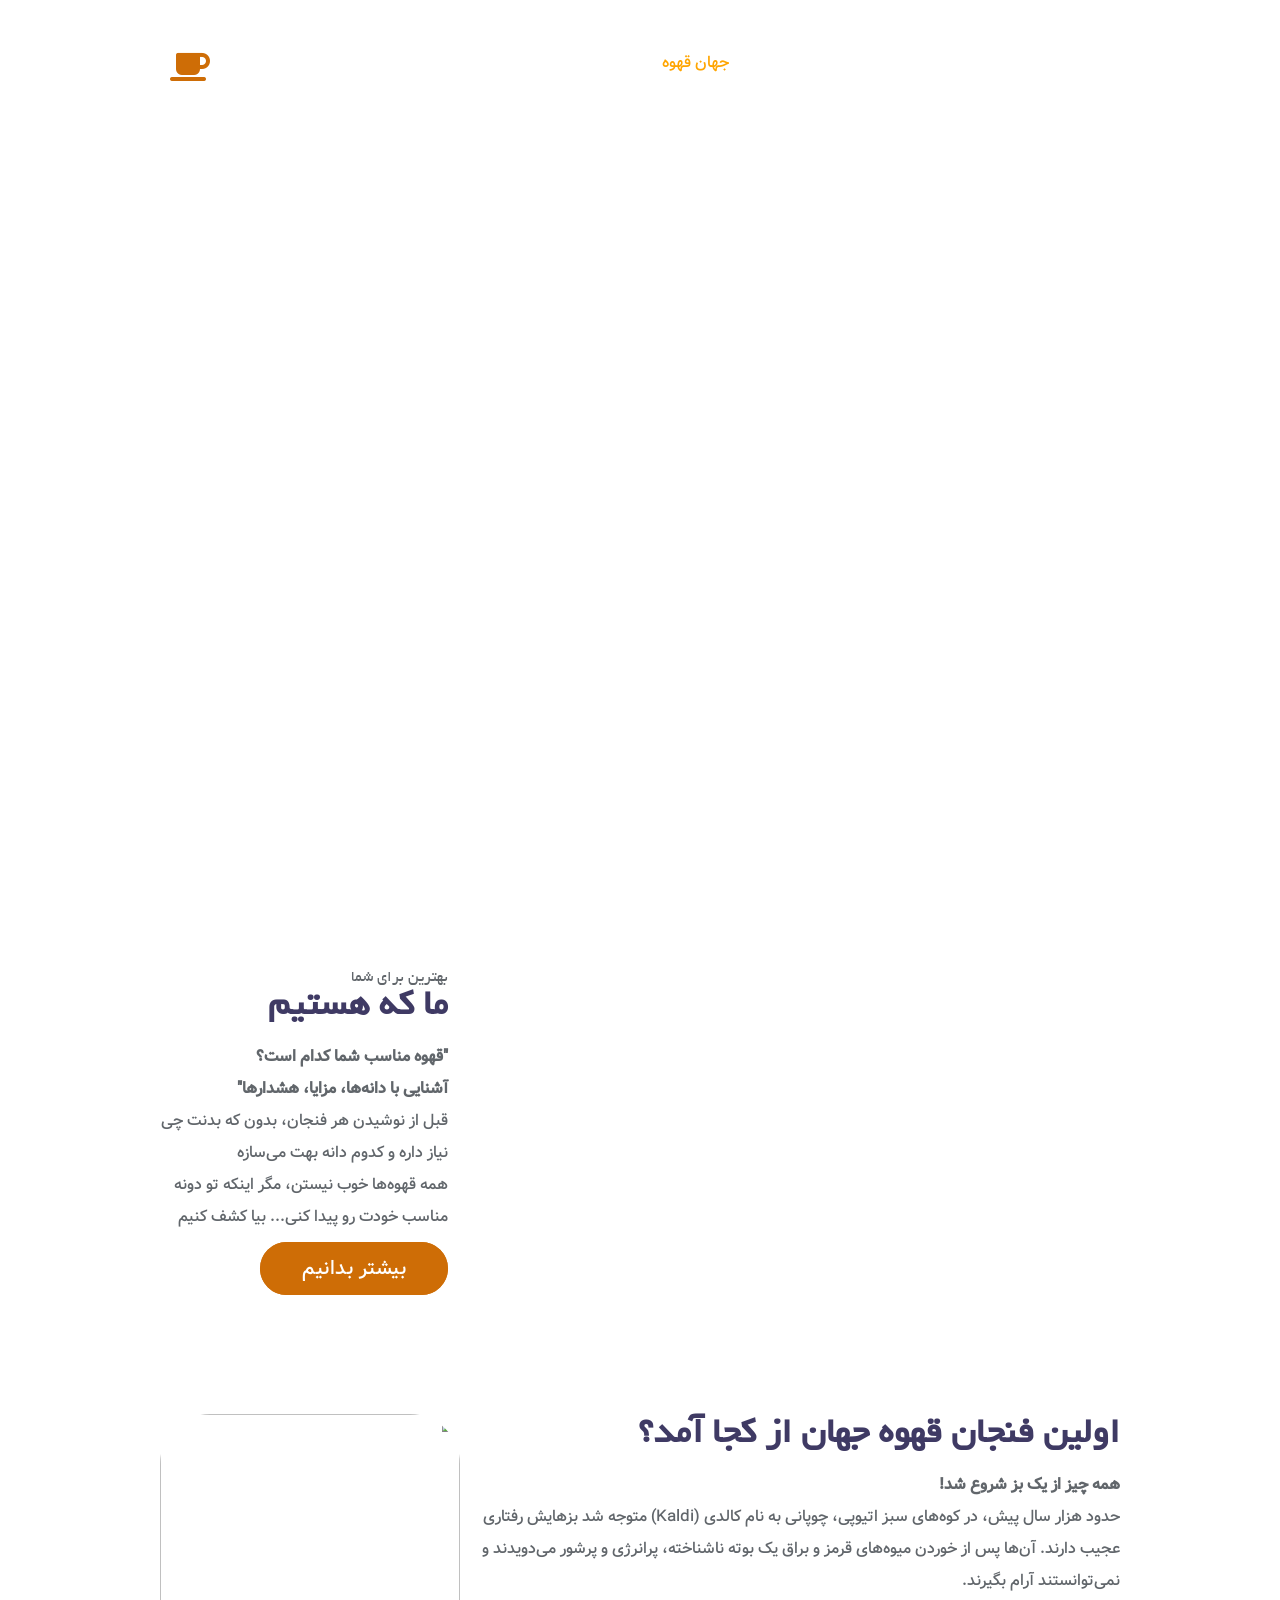
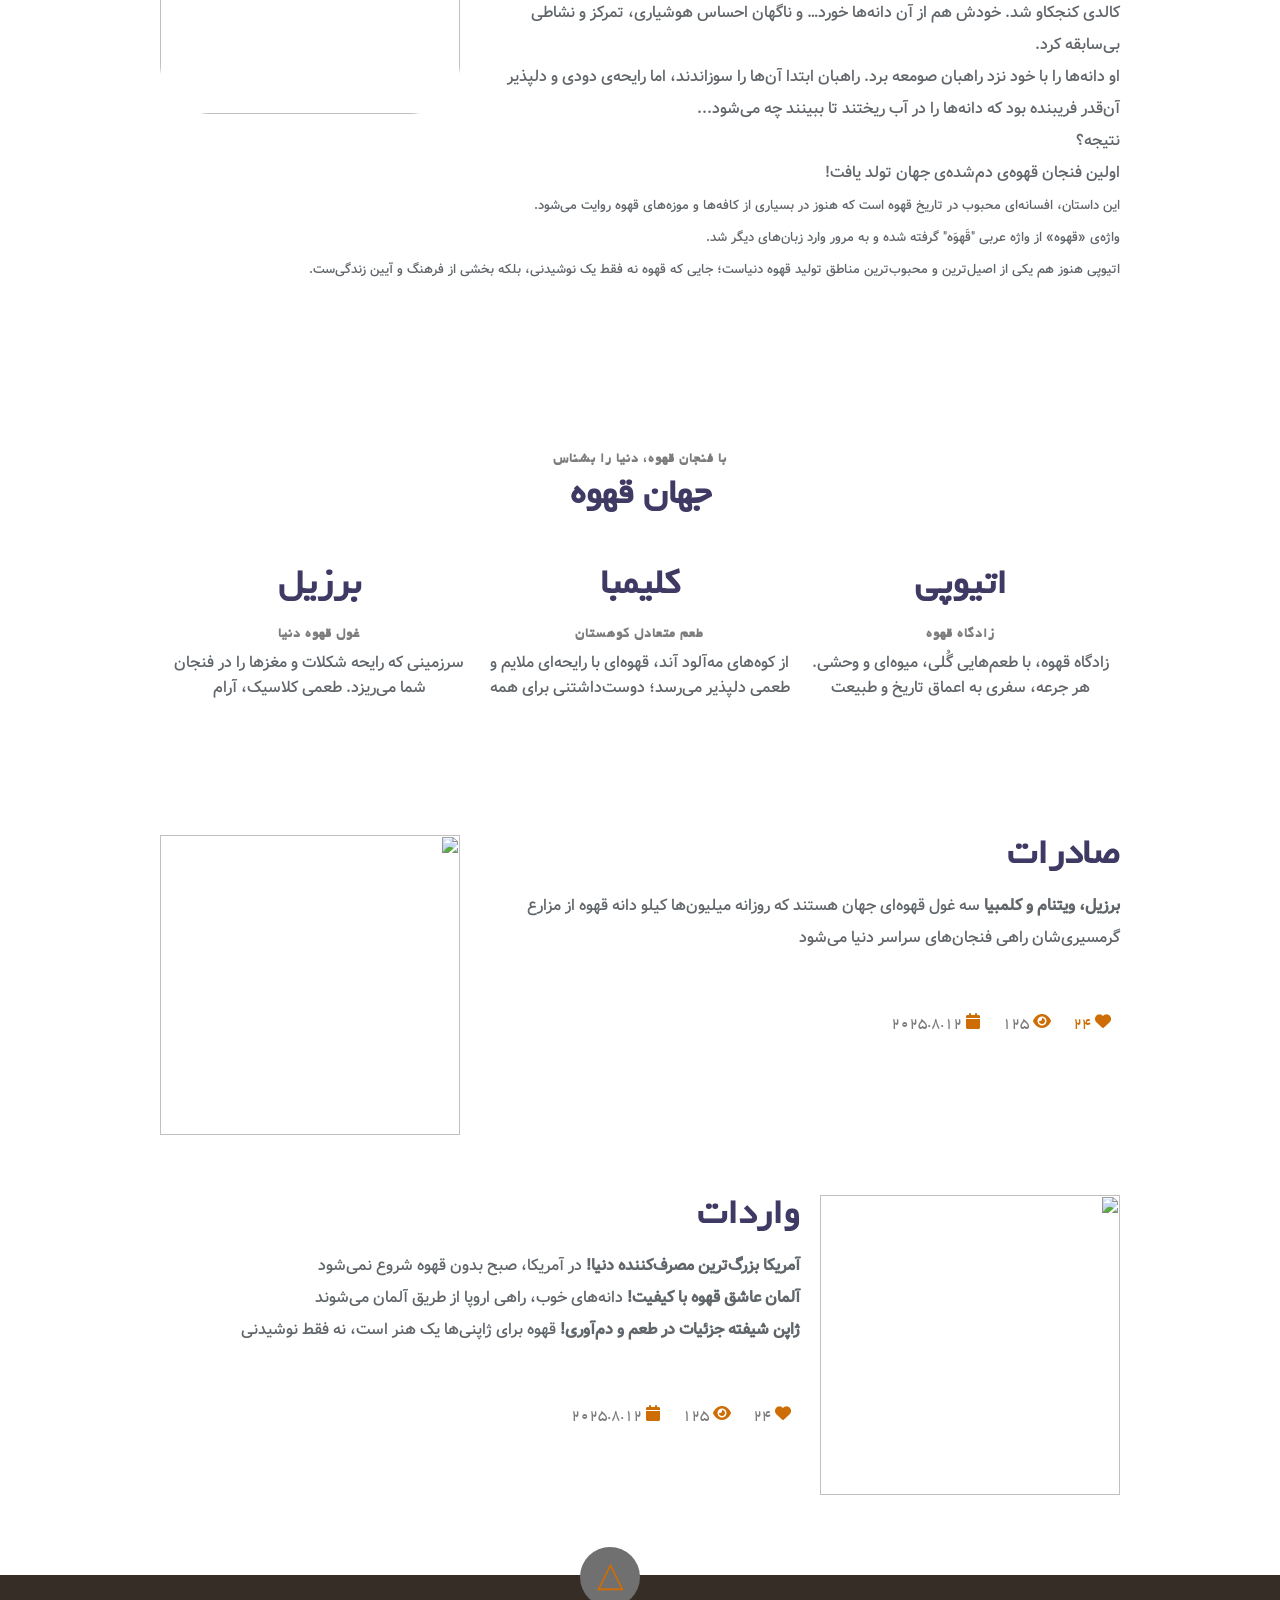
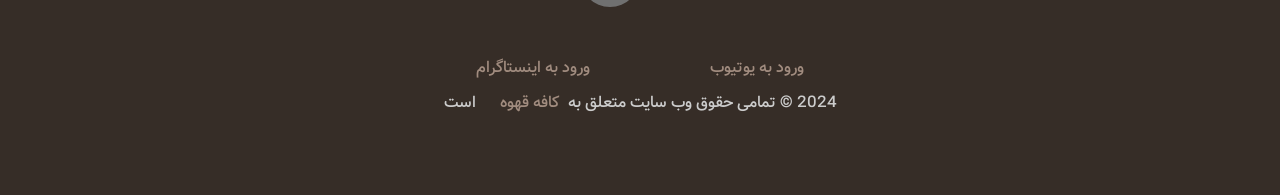
==== index.html @ dba01889 "Add files via upload" ====
<!DOCTYPE html>
<html lang="fa" dir="rtl">

<head>
    <meta charset="UTF-8" />
    <meta name="viewport" content="width=device-width, initial-scale=1.0" />
    <title>کافه قهوه</title>
    <link rel="stylesheet" href="css/style.css" />
    <!-- فونت -->
    <link rel="stylesheet" href="css/all.css" />
    <!-- آیگون در مرورگر -->
<link rel="icon" href="/img/—Pngtree—3d isolated render of a_20787224.png" type="image/x-icon" />

</head>

<body>
    <!--  برای تصویر هدر header -->
    <header class="header" id="header">
        <div class="navbar">
            <h1>
                <a class="logo" href="index.html">
                    <span class="fa fa-coffee"></span> کافه قهوه
                </a>
            </h1>
            <!-- // -->
            <!-- دکمه منو فقط در موبایل -->
            <span class="menu-toggle" onclick="toggleMenu()">&#9776;</span>

            <!-- // -->

            <!-- منو یا فهرست -->
            <ul class="nav">
                <li class="nav__item"><a class="nav__link" href="#about">درباره ما</a></li>
                <li class="nav__item">
                    <a class="nav__link nav__link--active" href="#products">جهان قهوه</a></li>
                <li class="nav__item"><a class="nav__link" href="/searchN/search.html">مکتب قهوه</a></li>

                <li class="nav__item"><a class="nav__link" href="/Chat/Final.html">تماس با ما</a></li>

            </ul>

        </div>
        <div class="header__text">
            <!-- row این کلاس برای اینکه نوشته در هدر اصلی از کناره ها فاصله بگیرد -->
            <div class="row">
                <h5>در هر فنجان، داستانی هست...آماده‌ای کشف کنی؟</h5>
                <p class="text">
                    قهوه را بشناس، درستش کن، عاشقش شو.
                </p>
                <!-- <a class="btn" href="#about">بیشتر بدانیم</a> -->
            </div>
        </div>
    </header>
    <!-- بخش هدر تمام -->

    <!-- main -->
    <!--  اینجا ایمج و آرتیکال باهم خواهر و برادر هستند و کلاس والدشون رو هست -->
    <section class="main">
        <div class="row">
            <div class="article" id="about">
                <span>بهترین برای شما</span>
                <h3 class="title-big">ما که هستیم</h3>
                <p class="article__text">
                    <b>"قهوه مناسب شما کدام است؟ <br>آشنایی با دانه‌ها، مزایا، هشدارها"</b>
                    <br>
                    قبل از نوشیدن هر فنجان، بدون که بدنت چی نیاز داره و کدوم دانه بهت می‌سازه
                    <br>
                    همه قهوه‌ها خوب نیستن، مگر اینکه تو دونه مناسب خودت رو پیدا کنی... بیا کشف کنیم

                </p>
                <!-- دکمه -->
                <!-- <a href="#about" class="btn">بیشتر بدانیم</a> -->
                <a href="Coffee/f4.html" class="btn">بیشتر بدانیم</a>

            </div>
            <!-- تصاویر بخش دوم -->
            <div class="images">
                <div class="row">
                    <img src="img/a4.jpg" alt="" class="img" />
                    <img src="img/a3.jpg" alt="" class="img" />
                    <img src="img/a13.jpg" alt="" class="img" />
                </div>
            </div>
        </div>
    </section>

    <!-- تفاوت قهوه ها -->
    <!-- <section class="intro">
        <div class="row">
            <img src="img/b.jpg" alt="" width="300" height="300" class="intro__img1" style="border-radius: 50px;" />
            <h3 class="title-big" id="intro">تفاوت</h3>
            <p>
                <strong>برزیل، ویتنام و کلمبیا</strong>
                سه غول قهوه‌ای جهان هستند که روزانه میلیون‌ها کیلو دانه قهوه از مزارع گرمسیری‌شان
                راهی فنجان‌های سراسر دنیا می‌شود
            </p> -->
    <!-- courseبرای آیکون ها و نوشته هایی که دارم به دکمه داخلش میخواد ایجاد کنم کلاس -->
    <!-- <div class="course"> -->
    <!-- <a href="about.html" class="btn">بیشتر بدانیم</a> -->
    <!-- آیگون هارو ایجاد و داخلش سه تا آیتم داریم -->
    <!-- این آیکون های لایک و قلب و تاریخ -->
    <!-- .meta-item*3>span*2 -->
    <!-- <div class="course-meta">
                    <div class="meta-item">
                        <span class="fa fa-heart"></span> <span class="mata-value">24</span>
                    </div>
                    <div class="meta-item">
                        <span class="fa fa-eye"></span> <span class="meta-value">125</span>
                    </div>
                    <div class="meta-item">
                        <span class="fa fa-calendar"></span>
                        <span class="meta-value">2025.8.12</span>
                    </div>
                </div>
            </div>
        </div>

    </section> -->

    <!-- تفاوت قهوه ها -->
    <section class="intro">
        <div class="row">
            <img src="/img/bo1.jpg" alt="" width="300" height="300" class="intro__img1"
                style="border-radius: 50px; cursor: pointer;" onclick="openModal()" />
            <h3 class="title-big" id="intro">اولین فنجان قهوه جهان از کجا آمد؟</h3>
            <p>
                <strong>همه چیز از یک بز شروع شد!</strong>
                <br>
                حدود هزار سال پیش، در کوه‌های سبز اتیوپی، چوپانی به نام کالدی (Kaldi) متوجه شد بزهایش رفتاری عجیب دارند.
                آن‌ها پس از خوردن میوه‌های قرمز و براق یک بوته ناشناخته، پرانرژی و پرشور می‌دویدند و نمی‌توانستند آرام
                بگیرند.
                <br>
                کالدی کنجکاو شد. خودش هم از آن دانه‌ها خورد… و ناگهان احساس هوشیاری، تمرکز و نشاطی بی‌سابقه کرد.
                <br>
                او دانه‌ها را با خود نزد راهبان صومعه برد. راهبان ابتدا آن‌ها را سوزاندند، اما رایحه‌ی دودی و دلپذیر
                آن‌قدر فریبنده بود که دانه‌ها را در آب ریختند تا ببینند چه می‌شود...
                <br>
                نتیجه؟
                <br>
                اولین فنجان قهوه‌ی دم‌شده‌ی جهان تولد یافت!
                <br>
                <small>
                    این داستان، افسانه‌ای محبوب در تاریخ قهوه است که هنوز در بسیاری از کافه‌ها و موزه‌های قهوه روایت
                    می‌شود.
                    <br>
                    واژه‌ی «قهوه» از واژه عربی "قَهوَه" گرفته شده و به مرور وارد زبان‌های دیگر شد.
                    <br>
                    اتیوپی هنوز هم یکی از اصیل‌ترین و محبوب‌ترین مناطق تولید قهوه دنیاست؛ جایی که قهوه نه فقط یک
                    نوشیدنی، بلکه بخشی از فرهنگ و آیین زندگی‌ست.
                </small>

            </p>
        </div>
    </section>

    <!-- Modal -->
    <div id="imgModal" style="display: none; position: fixed; top: 0; left: 0; width: 100%; height: 100%;
    background-color: rgba(0, 0, 0, 0.8); z-index: 9999; justify-content: center; align-items: center;">
        <span onclick="closeModal()"
            style="position: absolute; top: 20px; right: 30px; font-size: 40px; color: white; cursor: pointer;">&times;</span>
        <img src="/img/o.jpg" alt="تصویر جدید" style="max-width: 90%; max-height: 80%; border-radius: 20px;" />
    </div>

    <script>
        function openModal() {
            document.getElementById('imgModal').style.display = 'flex';
        }

        function closeModal() {
            document.getElementById('imgModal').style.display = 'none';
        }
    </script>




    <!-- // -->
    <!-- products محصولات  -->
    <section class="products" id="products">
        <!-- از کلاس رو استفاده میکنم که تمام عناصرما در وسط صفحه قرار گیرد -->
        <div class="row">
            <h5 class="title-small">با فنجان قهوه، دنیا را بشناس</h5>
            <h3 class="title-big">جهان قهوه</h3>
            <!-- .product__item*3>img+.product__text>h3.title-big-->
            <div class="product__item">
                <img src="img/ne1.jpeg" class="product__img" alt="" />
                <div class="product__text">
                    <h3 class="title-big">اتیوپی</h3>
                    <h4 class="title-small">زادگاه قهوه</h4>
                    <p>زادگاه قهوه، با طعم‌هایی گُلی، میوه‌ای و وحشی. هر جرعه، سفری به اعماق تاریخ و طبیعت</p>
                </div>
            </div>
            <div class="product__item">
                <img src="img/nc1.jpg" class="product__img" alt="" />
                <div class="product__text">
                    <h3 class="title-big">کلیمبا</h3>
                    <h4 class="title-small">طعم متعادل کوهستان</h4>

                    <p>از کوه‌های مه‌آلود آند، قهوه‌ای با رایحه‌ای ملایم و طعمی دلپذیر می‌رسد؛ دوست‌داشتنی برای همه</p>
                </div>
            </div>
            <div class="product__item">
                <img src="img/nb5.jpg" class="product__img" alt="" />
                <div class="product__text">
                    <h3 class="title-big">برزیل</h3>
                    <h4 class="title-small">غول قهوه دنیا</h4>
                    <p>سرزمینی که رایحه شکلات و مغزها را در فنجان شما می‌ریزد. طعمی کلاسیک، آرام</p>
                </div>
            </div>
        </div>
    </section>

    <!-- معرفی محصولاتintro -->
    <section class="intro">
        <div class="row">
            <img src="img/b3.jpg" alt="" width="300" height="300" class="intro__img1" />
            <h3 class="title-big" id="intro">صادرات</h3>
            <p>
                <strong>برزیل، ویتنام و کلمبیا</strong>
                سه غول قهوه‌ای جهان هستند که روزانه میلیون‌ها کیلو دانه قهوه از مزارع گرمسیری‌شان
                راهی فنجان‌های سراسر دنیا می‌شود
            </p>
            <!-- courseبرای آیکون ها و نوشته هایی که دارم به دکمه داخلش میخواد ایجاد کنم کلاس -->
            <div class="course">
                <!-- <a href="about.html" class="btn">بیشتر بدانیم</a> -->
                <!-- آیگون هارو ایجاد و داخلش سه تا آیتم داریم -->
                <!-- این آیکون های لایک و قلب و تاریخ -->
                <!-- .meta-item*3>span*2 -->
                <div class="course-meta">
                    <div class="meta-item">
                        <span class="fa fa-heart"></span> <span class="mata-value">24</span>
                    </div>
                    <div class="meta-item">
                        <span class="fa fa-eye"></span> <span class="meta-value">125</span>
                    </div>
                    <div class="meta-item">
                        <span class="fa fa-calendar"></span>
                        <span class="meta-value">2025.8.12</span>
                    </div>
                </div>
            </div>
        </div>
        <div class="row">
            <img src="img/b4.jpg" width="300" height="300" alt="" class="intro__img2" />
            <h3 class="title-big">واردات</h3>
            <p>
                <strong>آمریکا بزرگ‌ترین مصرف‌کننده دنیا!</strong>
                در آمریکا، صبح بدون قهوه شروع نمی‌شود
                <br>
                <strong> آلمان عاشق قهوه با کیفیت!</strong>
                دانه‌های خوب، راهی اروپا از طریق آلمان می‌شوند
                <br>
                <strong>ژاپن شیفته جزئیات در طعم و دم‌آوری!</strong>
                قهوه برای ژاپنی‌ها یک هنر است، نه فقط نوشیدنی </p>
            <div class="course">
                <!-- <a class="btn" href="about.html"> بیشتر بدانیم</a> -->
                <div class="course-meta">
                    <div class="meta-item ">
                        <span class="fa fa-heart"></span>
                        <span class="meta-value"> 24 </span>
                    </div>
                    <div class="meta-item ">
                        <span class="fa fa-eye"></span>
                        <span class="meta-value"> 125 </span>
                    </div>
                    <div class="meta-item ">
                        <span class="fa fa-calendar"></span>
                        <span class="meta-value"> 2025.8.12 </span>
                    </div>
                </div>
            </div>
        </div>
    </section>
    <!-- footer -->
    <footer class="footer">
        <div class="footer__arrowup">
            <a class="footer__arrowlink" href="#header">&xutri;</a>
        </div>
        <!-- <form class="footer__subscribe" action="#" id="contact">
            <input class="footer__input" type="text" placeholder="لطفا ایمیل خود را وارد نمایید">
            <button class="footer__btn">ارسال</button>
        </form> -->
        <ul class="footer__lists">
            <li class="footer__list">
                <a class="footer__link" target="_blank" href="https://www.youtube.com/@code.amoz2024">ورود به یوتیوب</a>
            </li>
            &nbsp&nbsp&nbsp&nbsp&nbsp&nbsp&nbsp&nbsp&nbsp&nbsp&nbsp&nbsp&nbsp&nbsp&nbsp&nbsp&nbsp&nbsp
            <li class="footer__list">
                <a class="footer__link" target="_blank" href="https://www.instagram.com/@code.amoz2024">ورود به
                    اینستاگرام</a>
            </li>
        </ul>
        <p class="footer__copyright">
            2024 &copy; تمامی حقوق وب سایت متعلق به <a class="footer__link footer__link--copy" target="_blank"
                href="https://cafeshop.com">کافه قهوه </a>است
        </p>
    </footer>


    <!-- // -->

    <!-- موبایل -->
    <script>
        function toggleMenu() {
            const nav = document.querySelector('.nav');
            nav.classList.toggle('show');
        }
    </script>
    <!-- موبایل 2 رد کردن منو با ضربه زدن -->
    <script>
        function toggleMenu() {
            const nav = document.querySelector('.nav');
            nav.classList.toggle('show');

            // وقتی منو باز شد، یک‌بار منتظر کلیک بیرون آن می‌مانیم
            if (nav.classList.contains('show')) {
                // با یک تأخیر کوتاه تا خود دکمه کلیک باعث بسته‌شدن نشود
                setTimeout(() => {
                    document.addEventListener('click', outsideClickHandler);
                }, 50);
            }
        }

        function outsideClickHandler(e) {
            const nav = document.querySelector('.nav');
            const toggle = document.querySelector('.menu-toggle');

            // اگر روی خود منو یا دکمه کلیک شد، کاری نکن
            if (nav.contains(e.target) || toggle.contains(e.target)) return;

            // اگر جای دیگه کلیک شد، منو رو ببند و لیسنر رو حذف کن
            nav.classList.remove('show');
            document.removeEventListener('click', outsideClickHandler);
        }
    </script>


</body>

</html>
---- css/style.css ----
html {
  scroll-behavior: smooth;
}

/* varibale */
:root{
    /* برای اینکه رنگ هامون یک دست باشه با استفاده از 
    (var)اسم رنگ هارو صدا میزنیم*/
    --color-orange:#ce6d06;
    --color-white:#fff;
    --color-header:#3f3a64;
}
/* fonts */
/*  اول ساختار رو مینویسیم بعد اسم فونت خریدار شده رو جلوی فونت فمیلی اضافه میکنیم و از خصوصیت اس آر اس و تابع یو ال برای آدرس دهی استفاده میکنیم */
@font-face {
    font-family: "yekan";
    src: url("../fonts/eot/BYekan.eot");
    src: url("../fonts/eot/BYekan.eot?#iefix") format("embedded-opentype"), url("../fonts/woff2/BYekan.woff2") format("woff2"),
        url("../fonts/woff/BYekan.woff") format("woff"), url("../fonts/ttf/BYekan.ttf") format("truetype");
  }
  @font-face {
    font-family: "vazir";
    src: url("../fonts/eot/Vazir-Medium.eot");
    src: url("../fonts/eot/Vazir-Medium.eot?#iefix") format("embedded-opentype"),
        url("../fonts/woff2/Vazir-Medium.woff2") format("woff2"), url("../fonts/woff/Vazir-Medium.woff") format("woff"),
        url("../fonts/ttf/Vazir-Medium.ttf") format("truetype");
  }
/* reset این برای اینکه برای همه عناصر ایجاد قالب دور عکس را از بین میبره */
*{
    margin: 0;
    padding: 0;
    box-sizing: border-box;
}
/* global setting */
/* عناصر والد به عناصر فرزند ارث داده مسشه پس ما اگر بیاییم بادی را انتخاب کنیم و به بادی این ویژگی فونت رو بدهیم به عناصر فرزند منتقل میشود */
body{
    font-family:"yekan", 'Times New Roman', Times, serif;
    color: #61666b;
}
/* خط زیر لگو حذف میکنیم */
a{
    text-decoration: none;
}
/* اگر ای یا پ بود بیا فونت فمیلی رو این قرار بده */
a,p{
    /* اول وزیر اگه نبود یکان اگه پیدا نکردی تاهوما در غیر این صورت آریل که همه کاراکتر ها را در خودش جا میدهد */
    font-family: "vazir","yekan",tahoma,arial;
}
/* برای تنظیم فاصله متن اصلی از بدنه صفحه */
.row{
max-width: 1020px;
margin: 0 auto;
padding: 30px;
/* overflow: auto;  برای اینکه اون بخش دوم با بخش اصلی فاصله بگیرند یجور حالت استاندارد */
/* display: flow-root; پیام بالا*/
}
/* این برای کلیر فیکس هست که فاصله بین بخش ها رعایت بشه بهم نچسبنchear fix */
.row::after{
    content: "";
    display: table;
    clear: both;
}
/* ماکه هستیم  */
.title-big{
    color: var(--color-header);
    margin-bottom: 10px;
    font-size: 38px;
    line-height: 45px;
    font-weight: 700;
}
/* تایتل بیگ را قبلا ایجاد کردیم الان اینو استفاده میکینیم در بجش سوم */
.title-small{
    font-size: 14px;
    font-weight: 600;
    /* text-transform: uppercase; برای حروف انگلیسی هست که بزرگ میکنه*/
    /* لاین هایت ارتفاع خطوط را مشخص میکنه */
    line-height: 30px;
    /* برای حروف انگلیسی فاصله بین کلمات */
    letter-spacing: 1px;
    color: #7e7d7d;
    display: block;
}
/*اول در اینجا برای تصویر اصلی هدر ایمیج رو قرار میدهم و با استفاده از تگ دیو فراخوانی میشه header */
.header{
    position: relative;
    /* خلاصه کد پایین  تصویر وسط-درصورت کوچک شدن تکراری نشه و رنگ زمینه */
    /* background-position: center;
    background-repeat: no-repeat;
    background-color: antiquewhite; */
    background: url(../img/2.jpg) #fff center no-repeat;   
    background-size: cover;
    width: 100%;
    height: 900px;
    /* direction: ltr; */
    direction: rtl;
    text-align: center;
}
/* برای لگو */
.logo{
    position: absolute;
    top: 5%;
    left: 3%;
    color: var(--color-white);
}
/*لگو رنگش */
.logo span{
    color: var(--color-orange);
}
/* منو */
.nav{
    list-style: none;
    padding-top: 50px;
    
}
.nav__item{
    display: inline-block;
}
.nav__link{
    text-decoration: none;
    padding: 10px;
    color: var(--color-white);
}
/* برای انتخاب رنگ از کلاس و هاور استفاده میکنیم */
.nav__link:hover{
    color: var(--color-orange);
}
/*  کلمه محصولات همیشه به رنگ نارنجی باقی بماند   */
.nav__link--active{
    color: orange;
}
/* متن موجود در هدر .منو اصلی */
.header__text{
    width: 50%;
    padding-top: 250px;
    /* text-align: left; */
    text-align: right;
    color: var(--color-white);
}
/* متن موجود در منو اصلی بهش استایل میدهیم */
.header__text h5{
    font-size: 40px;
    font-weight: 600;
    color: #fff;
}
/* متن دکمهاصلی */
.text{
    font-size: 18px;
    line-height: 2;
    color: #fff;
    /* مقدار شفافیت نوشته را مشخص میکند یعنی کمی از سفیدی کمتر باشد */
    opacity: .8;
    /* این پایین 35 پیسکل با دکمه فاصله داشته باشد */
    margin-bottom: 35px;
}
/* دکمه  */
.btn{
    background-color: #ce6d06;
    border: 2px solid #ce6d06;
    color: white;
    padding: 9px 40px;
    font-size: 20px;
    letter-spacing: .5px;
    border-radius: 50px;
    transition: all .5s ease-in;
}
/* main بخش دوم سایت*/
.article{
    width: 30%;
    float: left;
    padding-top: 40px;

}
/* متن بخش دوم سایت */
.article__text{
    margin-bottom: 20px;
    line-height: 2;
}
/* سه تصویر بخش دوم */
.images{
    /* هرچقدر مرورگر کوچک شود باکس تغییری نمیکند */
    width: 70%;
    float: right;
}
.img{
    width: 30%;
    margin: 5px;
}
/* products  محصولات*/
.products{
   
    text-align: center;
}
.product__item{
    /* کنار هم */
    display: inline-block;
    width: 33%;
    overflow: hidden;
}
.product__img{
    width: 100%;
    /* از تیزی لبه ها کم بشه */
    border-radius: 26px;
    padding: 15px;
}
/* intro معرفی محصولات */
.intro{
    margin-top: 20px;
    padding: 50px 0;

}
.intro p{
    line-height: 2;
    margin-bottom: 50px;
}
.intro__img1{
    float: left;
    margin-right: 20px;
}
.intro__img2{
    float: right;
    margin-left: 20px;

}
/* آیکون های ریز */
.course-meta{
    display: inline-block;
    padding-left: 20px;
}
/* به متا آیکون ها */
.meta-item{
    color: var(--color-orange);
    display: inline-block;
    padding: 9px;

}
/* اعداد آیکون */
.meta-value{
    color: #7e7d7d;
}

/* footer  قسمت آخر*/
.footer {
    position: relative;
    background-color: #362d27;
    text-align: center;
    padding: 80px;
  }
  /* علامت فلش رو به بالا */
  .footer__arrowup {
    position: absolute;
    top: -28px;
    right: 50%;
    width: 60px;
    height: 60px;
    background-color: #707070;
    border-radius: 50%;
    /* فقط ماوس رو قرار میگیرید کاراکتر ما تبدیل به دست میشود */
    cursor: pointer;
  }
  /* ادامه دکمه بالا رو خود دکمه را بهش استایل میدیم */
  .footer__arrowlink {
    position: relative;
    top: 2px;
    margin-top: 100px;
    font-size: 35px;
    text-decoration: none;
    color: var(--color-orange);
    transition: all 0.5s;
  }
  /* وقتی ماوس روی دکمه میاد با یه افکتی رنگش تغییر میکند */
  .footer__arrowlink:hover {
    color: var(--color-lightgray);
  }
  /* ... */
  .footer__lists {
    list-style: none;
  }
  .footer__list {
    display: inline-block;
  }
  .footer__link {
    color: #a18c7f;
    transition: all 0.2s;
    padding: 20px;
  }
  .footer__link:hover {
    color: white;
  }
  .footer__copyright {
    margin-top: 10px;
    color: #cccccc;
  }
  .footer__link--copy {
    padding-right: 5px;
  }
  /* Footer subscribe  */
  .footer__subscribe {
    position: relative;
    max-width: 400px;
    margin: 20px auto;
  }
  .footer__input{
    background: none;
    display: block;
    color: #aaaaaa;
    width: 100%;
    height: 50px;
    padding: 6px 12px;
    border: 1px solid #727272;
    border-radius: 3px;
    direction: ltr;
  }
  .footer__btn {
    font-family: "vazir", "yekan", tahoma, arial;
    background: #ce6d06;
    position: absolute;
    height: 50px;
    width: 80px;
    top: 0;
    right: 0;
    border: 0;
    border-radius: 3px;
    cursor: pointer;
    color: white;
  }
  .footer__input:focus {
    outline: 0;
  }
  .footer__btn:hover {
    background-color:#ea8110;
  }


  
  
  /* موبابل */
  @media (max-width: 768px) {
  .row {
    padding: 15px;
  }

  .header {
    height: auto;
    padding-bottom: 40px;
  }

  .logo {
    position: relative;
    top: auto;
    left: auto;
    font-size: 24px;
    display: block;
    margin: 20px auto 0;
  }

  .nav {
    text-align: center;
    padding-top: 20px;
  }

  .nav__item {
    display: block;
    margin: 10px 0;
  }

  .header__text {
    width: 100%;
    padding-top: 100px;
  }

  .header__text h5 {
    font-size: 32px;
  }

  .text {
    font-size: 16px;
  }

  .main .article,
  .main .images {
    width: 100%;
    float: none;
    text-align: center;
  }

  .img {
    width: 90%;
    margin: 10px auto;
    display: block;
  }

  .product__item {
    width: 100%;
    display: block;
    margin-bottom: 30px;
  }

  .intro img {
    width: 100% !important;
    height: auto !important;
    float: none !important;
    margin: 0 auto 20px;
    display: block;
  }

  .footer {
    padding: 40px 15px;
  }

  .footer__arrowup {
    right: 10px;
  }

  .footer__input {
    height: 45px;
  }

  .footer__btn {
    height: 45px;
    width: 70px;
  }

  .footer__lists {
    padding: 0;
  }

  .footer__list {
    display: block;
    margin: 10px 0;
  }
} 

/* موبایل2 سه خط منو */
/* دکمه منو در موبایل */
 .menu-toggle {
  display: none;
  font-size: 28px;
  color: white;
  cursor: pointer;
  position: absolute;
  top: 25px;
  right: 20px;
  z-index: 999;
}

/* حالت موبایل */
@media (max-width: 768px) {
  .nav {
    display: none;
    flex-direction: column;
    background-color: rgba(0, 0, 0, 0.9);
    position: absolute;
    top: 80px;
    right: 0;
    width: 100%;
    text-align: center;
    padding: 20px 0;
    z-index: 998;
  }

  .nav__item {
    display: block;
    margin: 10px 0;
  }

  .menu-toggle {
    display: block;
  }

  .nav.show {
    display: flex;
  }
}

/* موبایل 3 تغییر فونت */
@media (max-width: 768px) {
  /* فونت‌های عمومی */
  body, a, p {
    font-size: 14px;
    line-height: 1.8;
  }

  .title-big {
    font-size: 24px;
    line-height: 1.5;
  }

  .title-small {
    font-size: 13px;
    line-height: 1.5;
    letter-spacing: 0;
  }

  .header__text {
    padding-top: 80px;
    padding-left: 10px;
    padding-right: 10px;
    text-align: center;
  }

  .header__text h5 {
    font-size: 22px;
    line-height: 1.4;
  }

  .text {
    font-size: 14px;
    line-height: 1.8;
    margin-bottom: 25px;
  }

  .btn {
    padding: 8px 30px;
    font-size: 16px;
    border-radius: 40px;
  }

  .product__text p {
    font-size: 13px;
    line-height: 1.6;
  }

  .product__text h3.title-big {
    font-size: 20px;
  }

  .product__text h4.title-small {
    font-size: 13px;
  }

  .intro p {
    font-size: 14px;
    line-height: 1.8;
    padding: 0 10px;
  }

  .footer__link {
    font-size: 14px;
  }

  .footer__copyright {
    font-size: 13px;
  }

  .logo {
    font-size: 20px;
  }

  .nav__link {
    font-size: 15px;
  }
}


/* موبایل3 تصاویر متناسب با آن کوچک شود */

@media (max-width: 768px) {
  /* فقط تصاویر کنار متن واکنش‌گرا */
  .intro__img1, .intro__img2, .product__img, .img {
    max-width: 100%;
    height: auto;
    display: block;
    margin: 0 auto 20px;
  }

  /* جلوگیری از بهم‌ریختگی چیدمان در موبایل */
  .intro .row,
  .products .row,
  .main .row {
    display: flex;
    flex-direction: column;
    align-items: center;
  }

  /* تصاویر داخل article (مثلاً سمت چپ) */
  .article,
  .images {
    width: 100%;
    float: none;
    text-align: center;
  }

  .article__text {
    padding: 0 15px;
  }

  .product__item {
    width: 100%;
    margin-bottom: 30px;
  }

  .product__text {
    padding: 0 15px;
  }

  /* جلوگیری از بزرگ‌شدن بیش از حد محتوا */
  body, p, a {
    font-size: 14px;
    line-height: 1.8;
  }

  .title-big {
    font-size: 22px;
    line-height: 1.5;
  }

  .title-small {
    font-size: 13px;
    line-height: 1.5;
  }

  /* دکمه‌ها */
  .btn {
    font-size: 15px;
    padding: 8px 25px;
    border-radius: 40px;
  }

  /* لوگو */
  .logo {
    font-size: 20px;
    display: block;
    margin: 10px auto;
    text-align: center;
    position: relative;
    top: auto;
    left: auto;
  }

  /* منو سه‌خطی */
  .menu-toggle {
    display: block;
    font-size: 26px;
    position: absolute;
    top: 20px;
    right: 20px;
    color: white;
    z-index: 999;
  }

  .nav {
    display: none;
    flex-direction: column;
    background: rgba(0, 0, 0, 0.95);
    position: absolute;
    top: 70px;
    right: 0;
    width: 100%;
    z-index: 998;
    text-align: center;
    padding: 20px 0;
  }

  .nav.show {
    display: flex !important;
  }

  .nav__item {
    margin: 10px 0;
  }

  .nav__link {
    font-size: 15px;
  }

  /* فوتر مرتب */
  .footer {
    padding: 30px 20px;
    text-align: center;
  }

  .footer__link,
  .footer__copyright {
    font-size: 13px;
  }
}
@media (max-width: 768px) {
  /* فقط تصاویر کنار متن واکنش‌گرا */
  .intro__img1, .intro__img2, .product__img, .img {
    max-width: 100%;
    height: auto;
    display: block;
    margin: 0 auto 20px;
  }

  /* جلوگیری از بهم‌ریختگی چیدمان در موبایل */
  .intro .row,
  .products .row,
  .main .row {
    display: flex;
    flex-direction: column;
    align-items: center;
  }

  /* تصاویر داخل article (مثلاً سمت چپ) */
  .article,
  .images {
    width: 100%;
    float: none;
    text-align: center;
  }

  .article__text {
    padding: 0 15px;
  }

  .product__item {
    width: 100%;
    margin-bottom: 30px;
  }

  .product__text {
    padding: 0 15px;
  }

  /* جلوگیری از بزرگ‌شدن بیش از حد محتوا */
  body, p, a {
    font-size: 14px;
    line-height: 1.8;
  }

  .title-big {
    font-size: 22px;
    line-height: 1.5;
  }

  .title-small {
    font-size: 13px;
    line-height: 1.5;
  }

  /* دکمه‌ها */
  .btn {
    font-size: 15px;
    padding: 8px 25px;
    border-radius: 40px;
  }

  /* لوگو */
  .logo {
    font-size: 20px;
    display: block;
    margin: 10px auto;
    text-align: center;
    position: relative;
    top: auto;
    left: auto;
  }

  /* منو سه‌خطی */
  .menu-toggle {
    display: block;
    font-size: 26px;
    position: absolute;
    top: 20px;
    right: 20px;
    color: white;
    z-index: 999;
  }

  .nav {
    display: none;
    flex-direction: column;
    background: rgba(0, 0, 0, 0.95);
    position: absolute;
    top: 70px;
    right: 0;
    width: 100%;
    z-index: 998;
    text-align: center;
    padding: 20px 0;
  }

  .nav.show {
    display: flex !important;
  }

  .nav__item {
    margin: 10px 0;
  }

  .nav__link {
    font-size: 15px;
  }

  /* فوتر مرتب */
  .footer {
    padding: 30px 20px;
    text-align: center;
  }

  .footer__link,
  .footer__copyright {
    font-size: 13px;
  }
}

/* // کنارهم باشد در اپ موبایل تصاویر */
@media (max-width: 768px) {
  .images .row {
    display: flex;
    flex-direction: row;
    justify-content: center;
    align-items: flex-start;
    gap: 5px;
    padding: 10px 0;
    flex-wrap: nowrap; /* تصاویر نپیچند */
  }

  .img {
    width: 30%;
    max-width: 100px;
    height: auto;
    border-radius: 8px;
    object-fit: cover;
  }
}
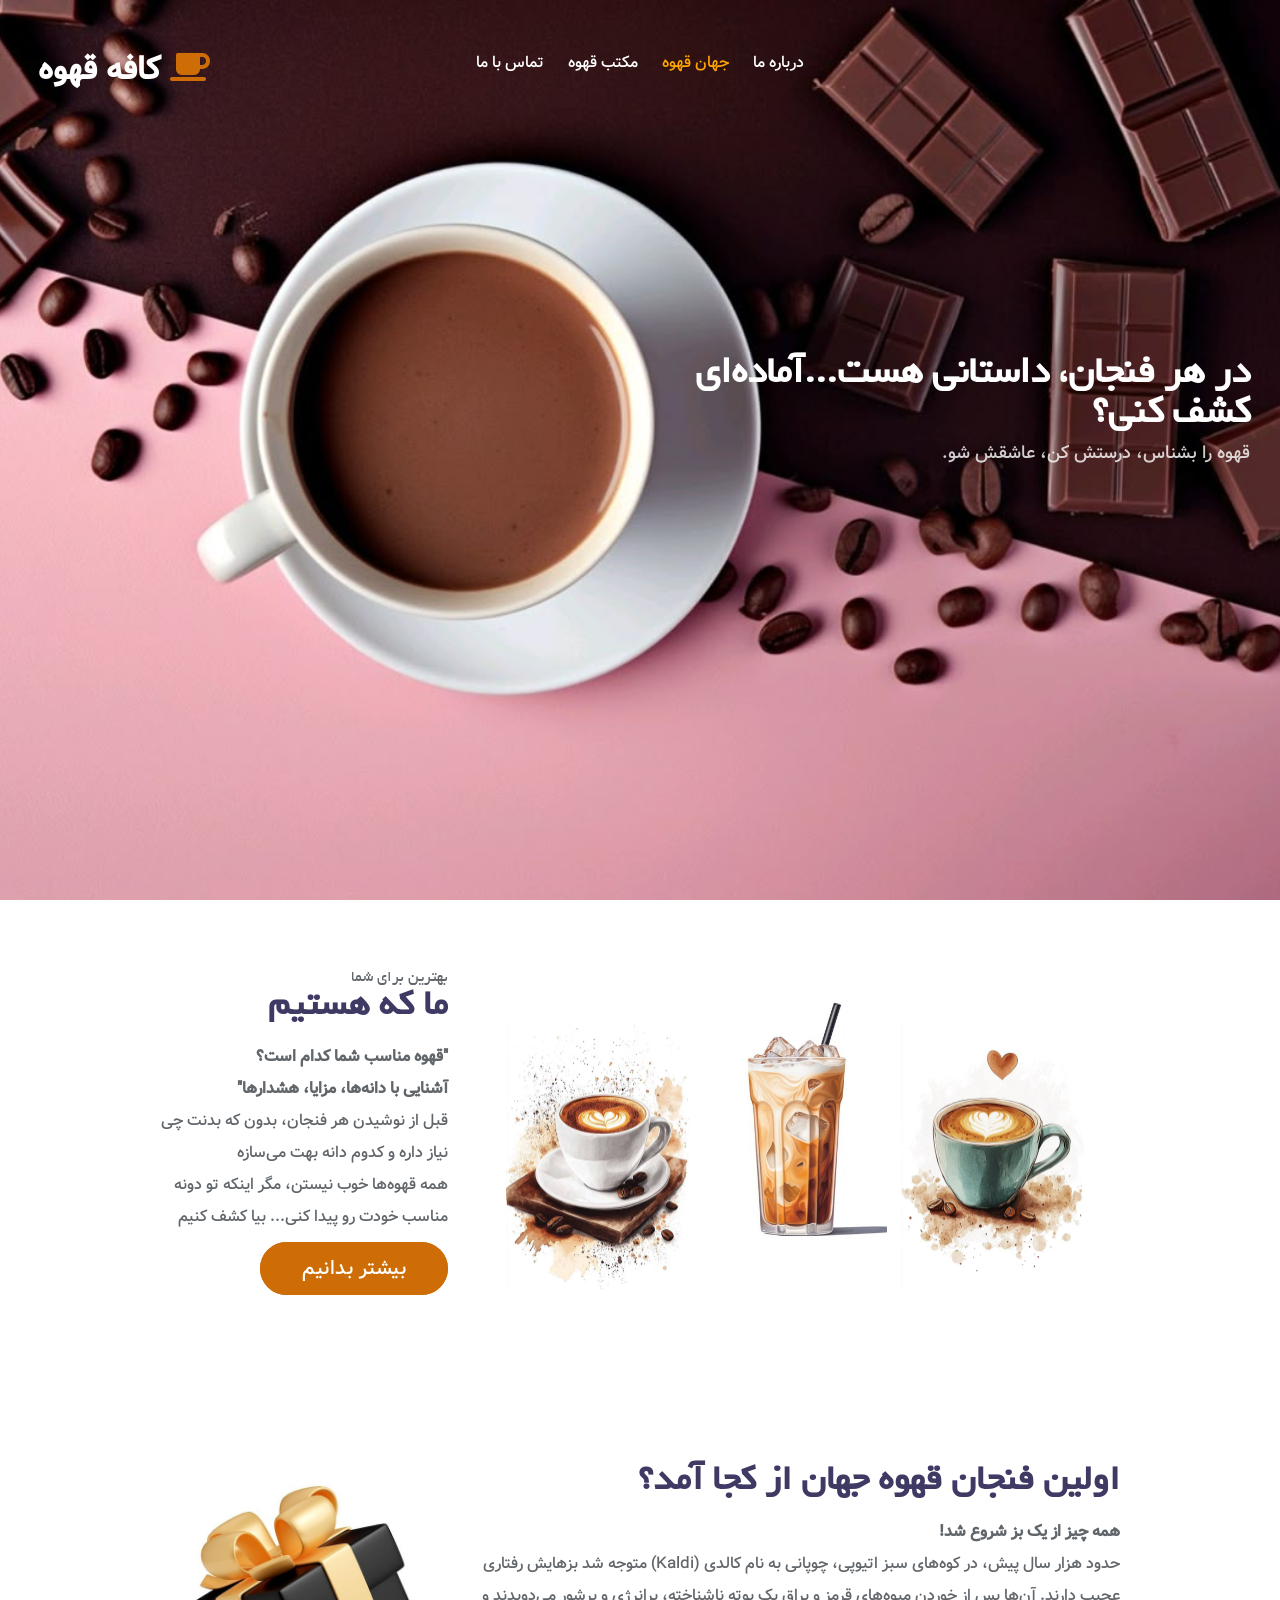
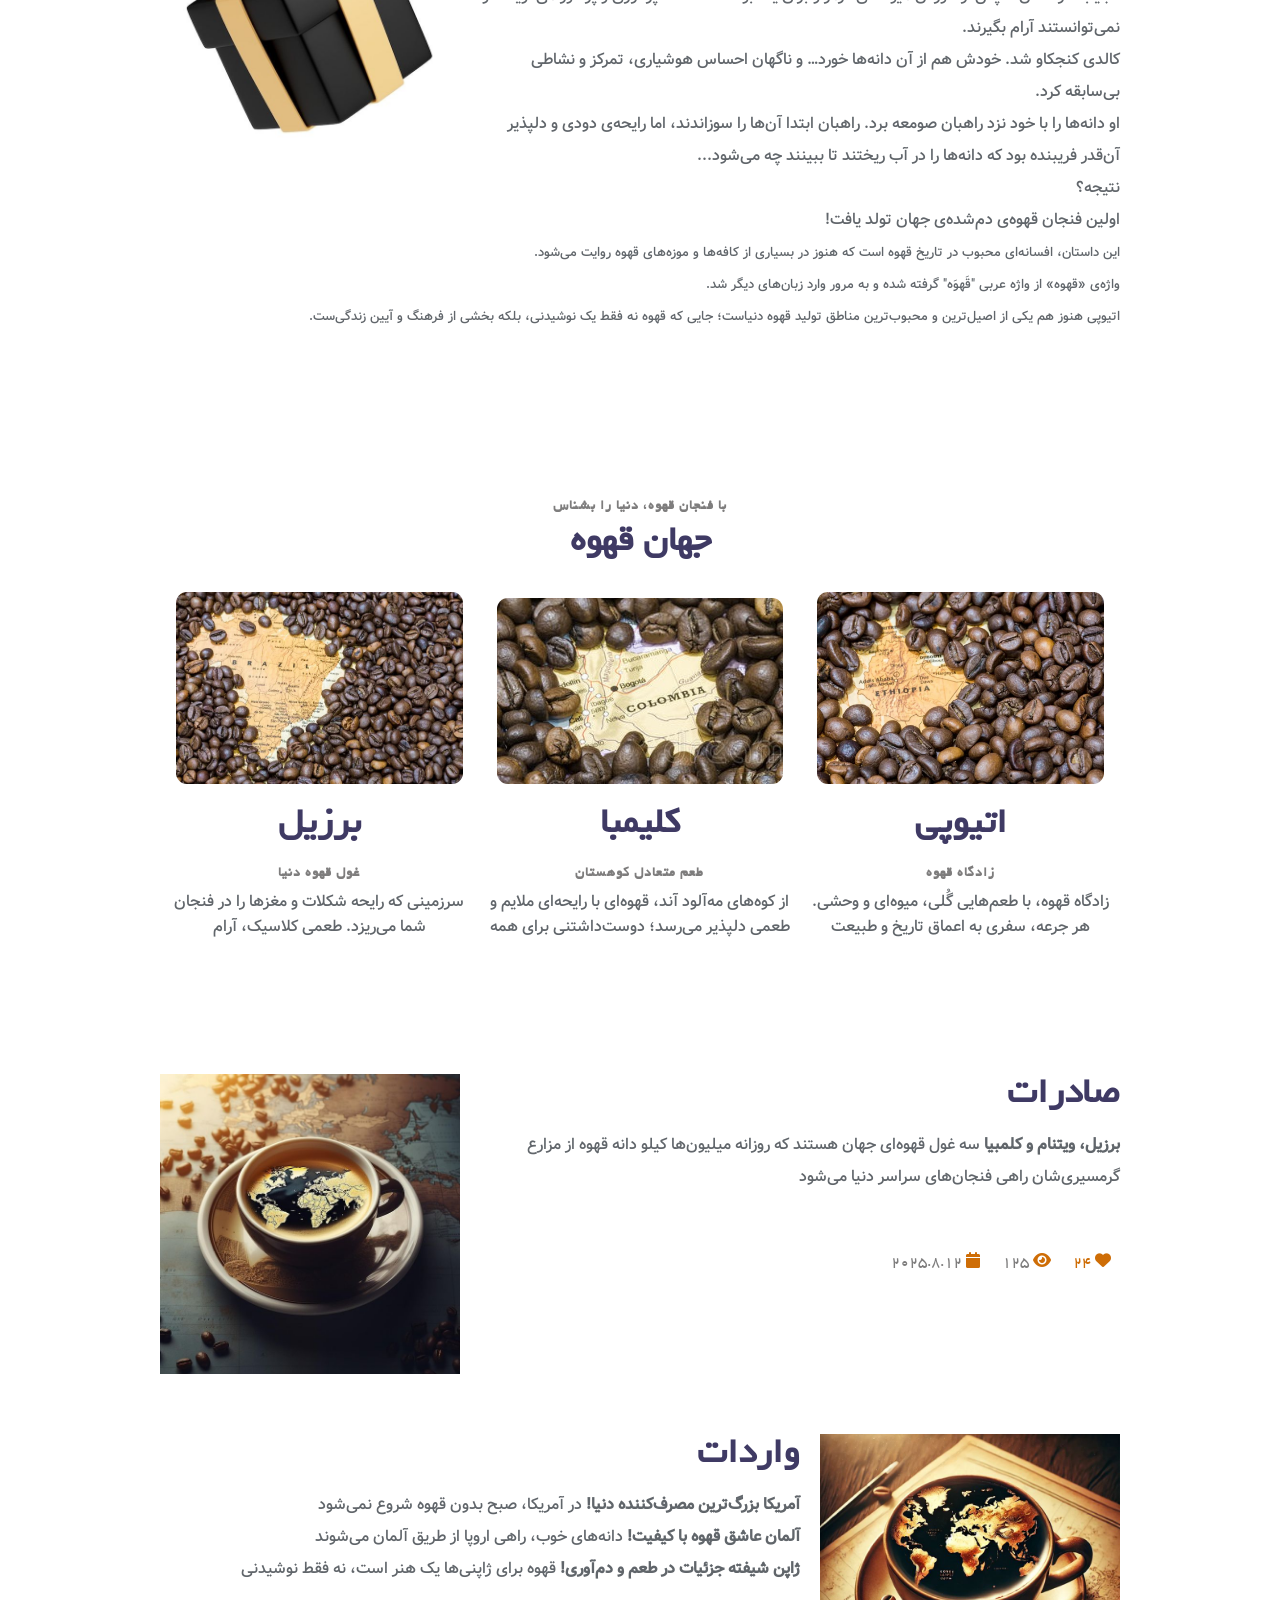
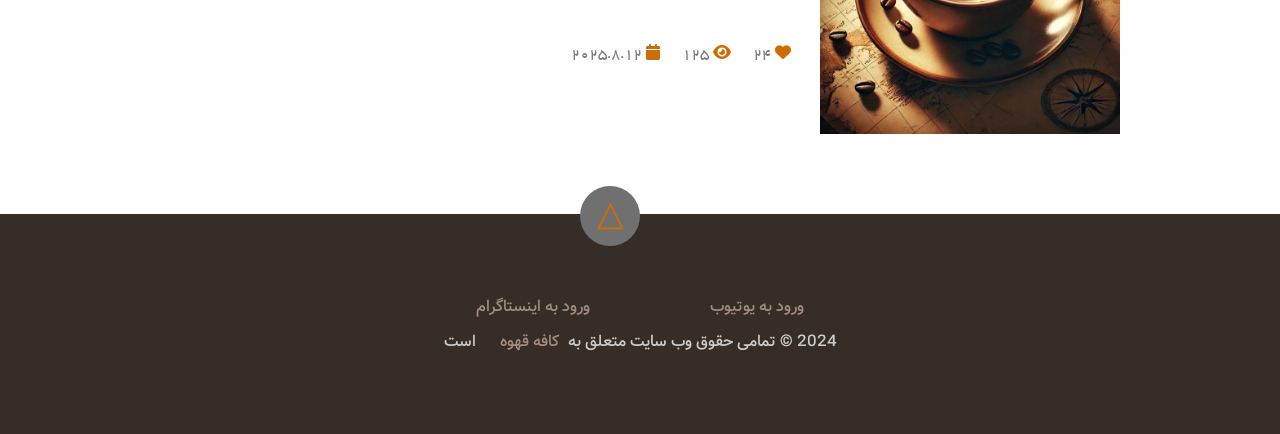
==== commit 809b0ae5: "Add files via upload" ====
--- a/index.html
+++ b/index.html
@@ -33,9 +33,9 @@
                 <li class="nav__item"><a class="nav__link" href="#about">درباره ما</a></li>
                 <li class="nav__item">
                     <a class="nav__link nav__link--active" href="#products">جهان قهوه</a></li>
-                <li class="nav__item"><a class="nav__link" href="/searchN/search.html">مکتب قهوه</a></li>
-
-                <li class="nav__item"><a class="nav__link" href="/Chat/Final.html">تماس با ما</a></li>
+                <li class="nav__item"><a class="nav__link" href="searchN/search.html">مکتب قهوه</a></li>
+
+                <li class="nav__item"><a class="nav__link" href="Chat/Final.html">تماس با ما</a></li>
 
             </ul>
 
@@ -120,7 +120,7 @@
     <!-- تفاوت قهوه ها -->
     <section class="intro">
         <div class="row">
-            <img src="/img/bo1.jpg" alt="" width="300" height="300" class="intro__img1"
+            <img src="img/bo1.jpg" alt="" width="300" height="300" class="intro__img1"
                 style="border-radius: 50px; cursor: pointer;" onclick="openModal()" />
             <h3 class="title-big" id="intro">اولین فنجان قهوه جهان از کجا آمد؟</h3>
             <p>
@@ -158,7 +158,7 @@
     background-color: rgba(0, 0, 0, 0.8); z-index: 9999; justify-content: center; align-items: center;">
         <span onclick="closeModal()"
             style="position: absolute; top: 20px; right: 30px; font-size: 40px; color: white; cursor: pointer;">&times;</span>
-        <img src="/img/o.jpg" alt="تصویر جدید" style="max-width: 90%; max-height: 80%; border-radius: 20px;" />
+        <img src="img/o.jpg" alt="تصویر جدید" style="max-width: 90%; max-height: 80%; border-radius: 20px;" />
     </div>
 
     <script>
